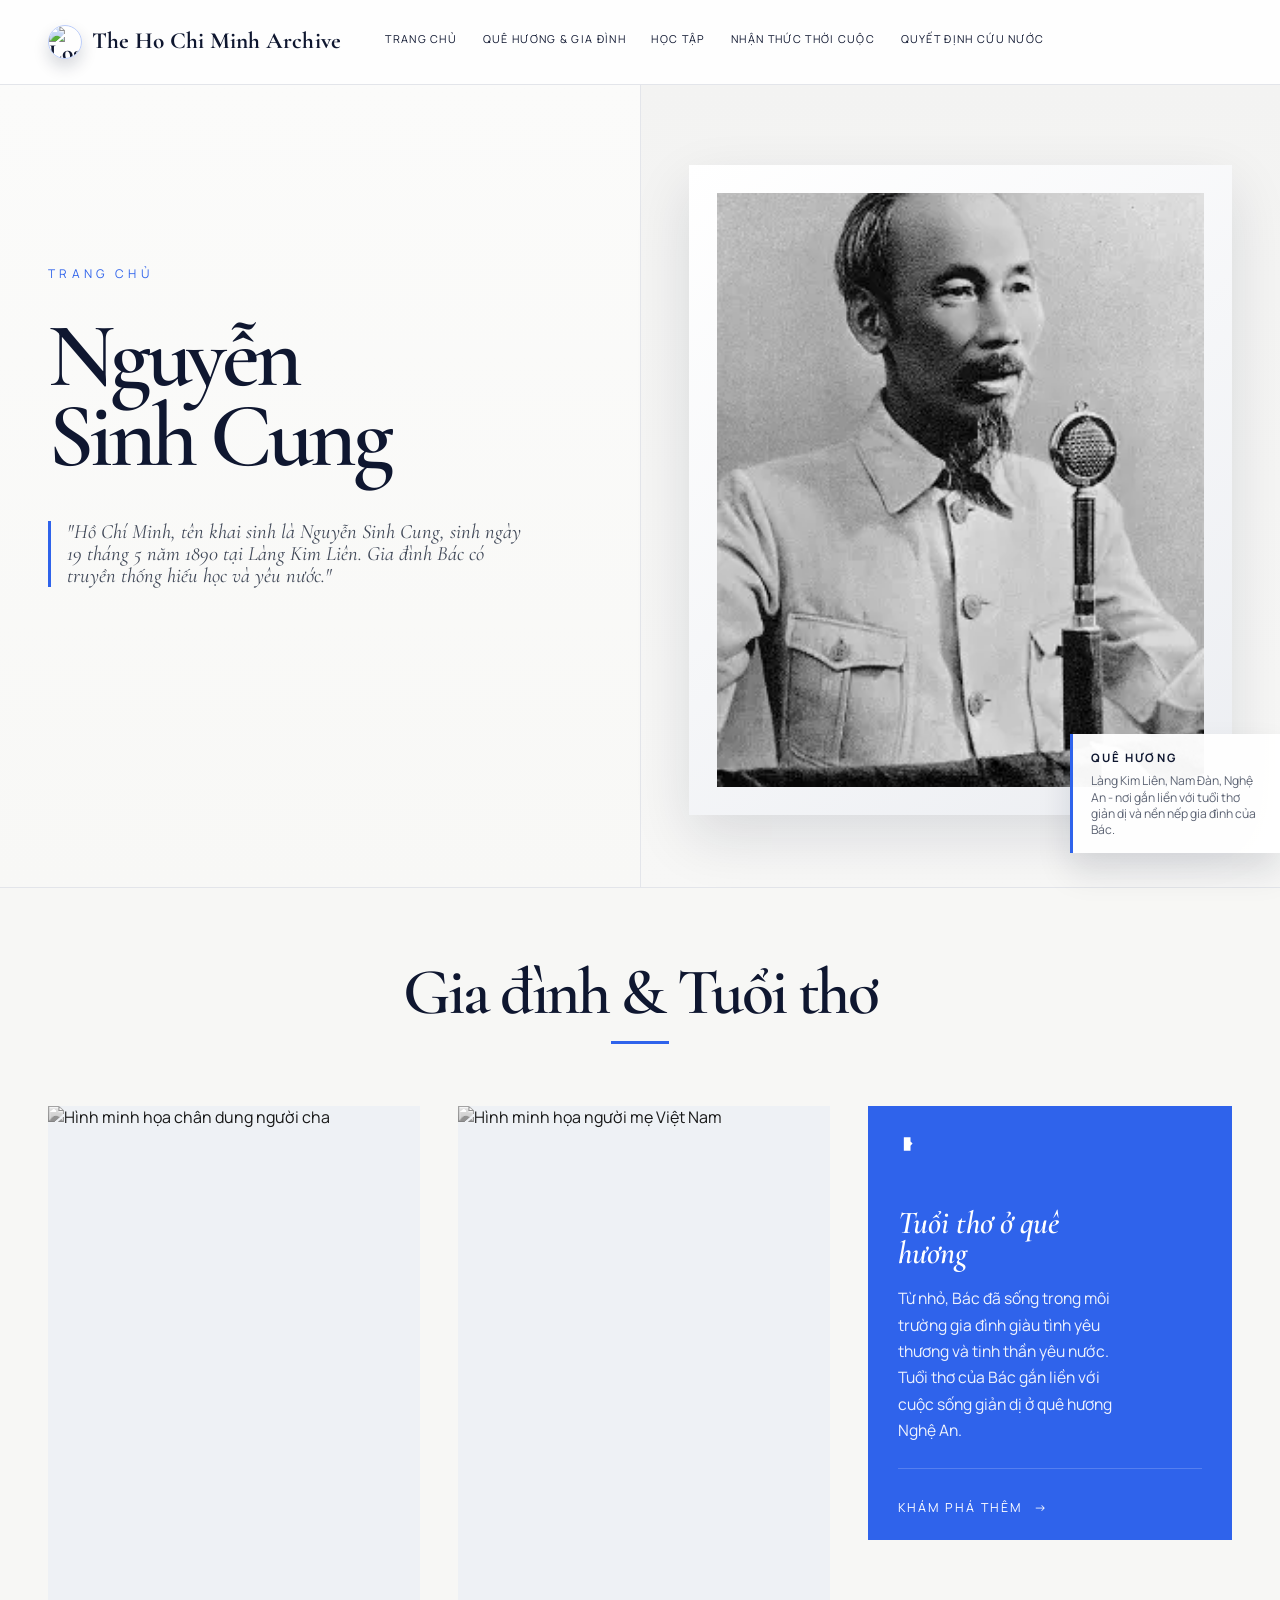
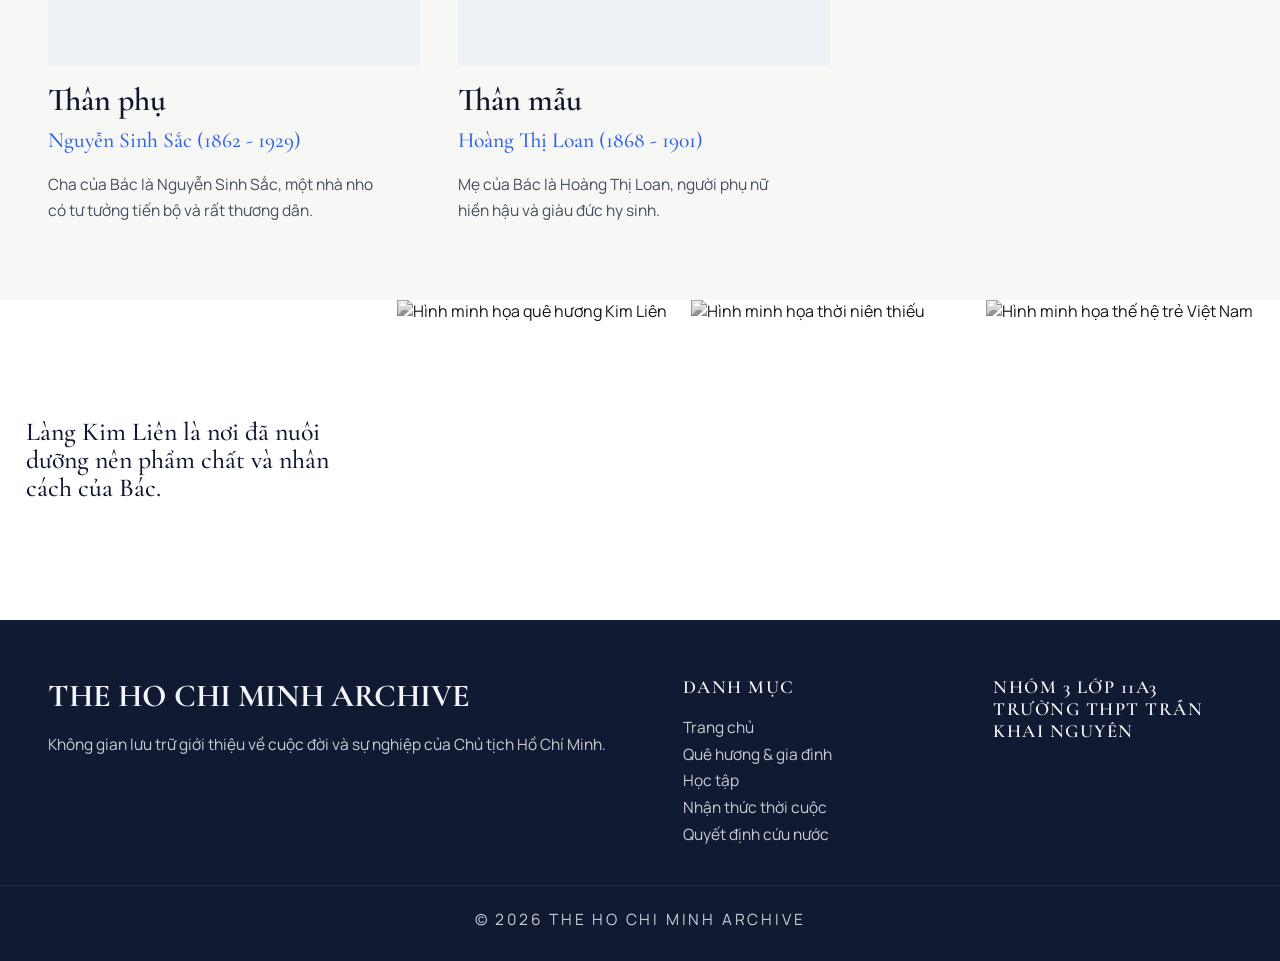
==== index.html @ b01f092a "bring index.html outside" ====
<!doctype html>
<html lang="vi">
  <head>
    <meta charset="UTF-8" />
    <meta name="viewport" content="width=device-width, initial-scale=1.0" />
    <title>The Ho Chi Minh Archive</title>
    <link rel="preconnect" href="https://fonts.googleapis.com" />
    <link rel="preconnect" href="https://fonts.gstatic.com" crossorigin />
    <link
      href="https://fonts.googleapis.com/css2?family=Cormorant+Garamond:wght@400;500;600;700&family=Manrope:wght@400;500;600;700&display=swap"
      rel="stylesheet"
    />
    <link rel="stylesheet" href="src/styles.css" />
  </head>
  <body class="home-page">
    <header class="site-header">
      <div class="site-shell site-header-shell">
        <div class="brand-mark" aria-label="The Ho Chi Minh Archive home">
          <span class="brand-image-shell">
            <img
              class="brand-logo"
              src="https://images.unsplash.com/photo-1573455494060-c5595004fb6c?auto=format&fit=crop&w=200&q=80"
              alt="Logo The Ho Chi Minh Archive"
            />
          </span>
          <span class="brand-text">The Ho Chi Minh Archive</span>
        </div>

        <button
          class="menu-toggle"
          type="button"
          aria-label="Mở menu điều hướng"
          aria-expanded="false"
        >
          <span></span>
          <span></span>
          <span></span>
        </button>

        <nav class="site-nav" aria-label="Điều hướng chính">
          <a href="index.html">Trang chủ</a>
          <a href="src/pages/que_huong_gia_dinh.html"
            >Quê hương &amp; gia đình</a
          >
          <a href="src/pages/thoi_ky_hoc_tap.html">Học tập</a>
          <a href="src/pages/nhan_thuc_thoi_cuoc.html">Nhận thức thời cuộc</a>
          <a href="src/pages/quyet_dinh_cuu_nuoc.html">Quyết định cứu nước</a>
        </nav>
      </div>
    </header>

    <main id="top">
      <section class="hero-section">
        <div class="hero-copy">
          <div class="hero-copy-inner">
            <p class="eyebrow">Trang chủ</p>
            <h1>Nguyễn<br />Sinh Cung</h1>
            <blockquote>
              "Hồ Chí Minh, tên khai sinh là Nguyễn Sinh Cung, sinh ngày 19
              tháng 5 năm 1890 tại Làng Kim Liên. Gia đình Bác có truyền thống
              hiếu học và yêu nước."
            </blockquote>
          </div>
        </div>

        <div class="hero-visual">
          <div class="hero-visual-inner">
            <div class="portrait-frame">
              <img
                src="[data-uri]"
                alt="Hình minh họa quê hương và tuổi thơ của Bác Hồ"
                class="hero-portrait"
              />
            </div>
            <aside class="location-card">
              <p class="location-label">Quê hương</p>
              <p>
                Làng Kim Liên, Nam Đàn, Nghệ An - nơi gắn liền với tuổi thơ giản
                dị và nền nếp gia đình của Bác.
              </p>
            </aside>
          </div>
        </div>
      </section>

      <section class="family-section" id="family-section">
        <div class="section-shell">
          <div class="section-heading">
            <h2>Gia đình &amp; Tuổi thơ</h2>
          </div>

          <div class="family-grid">
            <article class="family-card">
              <div class="family-placeholder" aria-hidden="true">
                <img
                  class="family-photo"
                  src="https://tapchivanhoaphatgiao.com/wp-content/uploads/2020/11/h1.png"
                  alt="Hình minh họa chân dung người cha"
                />
              </div>
              <h3>Thân phụ</h3>
              <p class="family-link">Nguyễn Sinh Sắc (1862 - 1929)</p>
              <p>
                Cha của Bác là Nguyễn Sinh Sắc, một nhà nho có tư tưởng tiến bộ
                và rất thương dân.
              </p>
            </article>

            <article class="family-card">
              <div class="family-placeholder" aria-hidden="true">
                <img
                  class="family-photo"
                  src="https://tse2.mm.bing.net/th/id/OIP.FqYDCT3yW_qC27vwjmwPWwHaKH?rs=1&pid=ImgDetMain&o=7&rm=3"
                  alt="Hình minh họa người mẹ Việt Nam"
                />
              </div>
              <h3>Thân mẫu</h3>
              <p class="family-link">Hoàng Thị Loan (1868 - 1901)</p>
              <p>
                Mẹ của Bác là Hoàng Thị Loan, người phụ nữ hiền hậu và giàu đức
                hy sinh.
              </p>
            </article>

            <aside class="tradition-card">
              <span class="tradition-icon" aria-hidden="true">
                <svg viewBox="0 0 24 24">
                  <path d="M7 4h8v5l2.5 2.5L15 14v6H7z" fill="currentColor" />
                </svg>
              </span>
              <h3>Tuổi thơ ở quê hương</h3>
              <p>
                Từ nhỏ, Bác đã sống trong môi trường gia đình giàu tình yêu
                thương và tinh thần yêu nước. Tuổi thơ của Bác gắn liền với cuộc
                sống giản dị ở quê hương Nghệ An.
              </p>
              <a href="#overview-section" class="tradition-link"
                >Khám phá thêm</a
              >
            </aside>
          </div>
        </div>
      </section>

      <section class="story-strip" id="overview-section">
        <article class="story-panel story-text story-main-content">
          <div class="story-inner">
            <h3>
              Làng Kim Liên là nơi đã nuôi dưỡng nên phẩm chất và nhân cách của
              Bác.
            </h3>
          </div>
        </article>

        <article class="story-panel story-image">
          <img
            src="https://tse3.mm.bing.net/th/id/OIP.RpVUIv9_0O3zSErM8AGFAQHaE7?rs=1&pid=ImgDetMain&o=7&rm=3"
            alt="Hình minh họa quê hương Kim Liên"
          />
        </article>

        <article class="story-panel story-image">
          <img
            src="https://tse1.mm.bing.net/th/id/OIP.yOI7xTBcIS2irEfmUJT0vwHaE8?rs=1&pid=ImgDetMain&o=7&rm=3"
            alt="Hình minh họa thời niên thiếu"
          />
        </article>

        <article class="story-panel story-image">
          <img
            src="https://tse3.mm.bing.net/th/id/OIP.EY3UHCL658YY8zYyI4cDJQHaEK?rs=1&pid=ImgDetMain&o=7&rm=3"
            alt="Hình minh họa thế hệ trẻ Việt Nam"
          />
        </article>
      </section>
    </main>

    <div id="shared-footer" data-footer-src="src/footer.html"></div>

    <script src="src/scripts.js"></script>
  </body>
</html>
---- src/styles.css ----
:root {
  --page-bg: #f7f7f5;
  --surface: #ffffff;
  --surface-soft: #f0f2f6;
  --surface-hero: #f2f2f1;
  --text: #0f1730;
  --text-muted: #5d6474;
  --line: #e3e5ea;
  --accent: #2f63eb;
  --accent-dark: #214dc0;
  --footer: #111a33;
  --shadow: 0 22px 54px rgba(15, 23, 48, 0.12);
}

* {
  box-sizing: border-box;
  margin: 0;
  padding: 0;
}

html {
  scroll-behavior: smooth;
}

body {
  min-height: 100vh;
  background: var(--page-bg);
  color: var(--text);
  font-family: "Manrope", sans-serif;
  overflow-x: hidden;
}

img {
  display: block;
  max-width: 100%;
}

a {
  color: inherit;
  text-decoration: none;
}

.site-shell,
.section-shell {
  width: min(100%, 1280px);
  margin: 0 auto;
}

.site-header {
  background: rgba(255, 255, 255, 0.94);
  border-bottom: 1px solid var(--line);
}

.site-header-shell {
  position: relative;
  display: grid;
  grid-template-columns: auto 1fr auto;
  align-items: center;
  gap: 28px;
  min-height: 84px;
  padding: 0 48px;
}

.brand-mark {
  display: inline-flex;
  align-items: center;
  gap: 10px;
  font-family: "Cormorant Garamond", serif;
  font-size: 1.45rem;
  font-weight: 700;
  line-height: 1;
}

.brand-image-shell {
  width: 34px;
  height: 34px;
  border-radius: 50%;
  overflow: hidden;
  border: 1px solid color-mix(in srgb, var(--accent) 32%, #ffffff 68%);
  box-shadow: 0 8px 16px rgba(15, 23, 48, 0.16);
  flex-shrink: 0;
}

.brand-logo {
  width: 100%;
  height: 100%;
  object-fit: cover;
}

.brand-text {
  letter-spacing: 0.01em;
  white-space: nowrap;
}

.brand-icon {
  width: 20px;
  height: 20px;
  color: var(--accent);
}

.brand-icon svg,
.search-link svg,
.social-links svg,
.tradition-icon svg {
  width: 100%;
  height: 100%;
}

.site-nav {
  display: inline-flex;
  justify-self: start;
  align-items: center;
  gap: clamp(14px, 2vw, 28px);
  margin-left: 16px;
  flex-wrap: nowrap;
}

.site-nav a,
.search-link,
.language-button {
  font-size: 0.68rem;
  text-transform: uppercase;
  letter-spacing: 0.12em;
}

.site-nav a {
  white-space: nowrap;
  line-height: 1;
  padding-bottom: 4px;
  border-bottom: 2px solid transparent;
  transition:
    color 0.2s ease,
    border-color 0.2s ease;
}

.site-nav a:hover,
.site-nav a.is-active {
  color: var(--accent);
  border-bottom-color: var(--accent);
}

.header-actions {
  display: inline-flex;
  align-items: center;
  gap: 22px;
}

.search-link {
  display: inline-flex;
  align-items: center;
  gap: 10px;
}

.search-link svg {
  width: 14px;
  height: 14px;
}

.language-button {
  padding: 15px 18px 14px;
  background: var(--accent);
  color: #fff;
  transition: background 0.2s ease;
}

.language-button:hover {
  background: var(--accent-dark);
}

.menu-toggle {
  display: none;
  border: 0;
  background: transparent;
  cursor: pointer;
  position: relative;
  z-index: 25;
}

.hero-section {
  display: grid;
  grid-template-columns: 1fr 1fr;
  min-height: 780px;
  border-bottom: 1px solid var(--line);
}

.hero-copy,
.hero-visual {
  position: relative;
  min-width: 0;
}

.hero-copy {
  background: linear-gradient(180deg, #fbfbfa 0%, #f8f8f6 100%);
}

.hero-visual {
  background: linear-gradient(180deg, #f3f3f2 0%, #f7f7f6 100%);
  border-left: 1px solid var(--line);
}

.hero-copy-inner {
  width: min(100%, 640px);
  margin-left: auto;
  padding: 180px 48px 110px 48px;
}

.hero-visual-inner {
  position: relative;
  width: min(100%, 640px);
  margin-right: auto;
  padding: 80px 48px 72px 48px;
}

.eyebrow {
  margin-bottom: 34px;
  color: var(--accent);
  font-size: 0.75rem;
  text-transform: uppercase;
  letter-spacing: 0.36em;
}

.hero-copy h1,
.section-heading h2,
.family-card h3,
.family-link,
.tradition-card h3,
.story-text h3,
.site-footer h2,
.site-footer h3 {
  font-family: "Cormorant Garamond", serif;
}

.hero-copy h1 {
  font-size: 5.7rem;
  line-height: 0.88;
  letter-spacing: -0.05em;
  font-weight: 600;
}

.hero-copy blockquote {
  max-width: 480px;
  margin-top: 44px;
  padding-left: 16px;
  border-left: 3px solid var(--accent);
  color: #3f4757;
  font-family: "Cormorant Garamond", serif;
  font-size: 1.28rem;
  line-height: 1.08;
  font-style: italic;
}

.portrait-frame {
  width: 100%;
  max-width: 560px;
  margin-left: 0;
  padding: 28px;
  background: linear-gradient(145deg, #ffffff 0%, #eceef2 100%);
  box-shadow: var(--shadow);
}

.hero-portrait {
  width: 100%;
  aspect-ratio: 0.82;
  object-fit: cover;
  filter: grayscale(100%);
}

.location-card {
  position: absolute;
  right: 0;
  bottom: 34px;
  width: 210px;
  padding: 16px 18px 14px;
  background: rgba(255, 255, 255, 0.96);
  border-left: 3px solid var(--accent);
  box-shadow: 0 18px 32px rgba(15, 23, 48, 0.12);
}

.location-label {
  margin-bottom: 8px;
  font-size: 0.72rem;
  font-weight: 700;
  text-transform: uppercase;
  letter-spacing: 0.18em;
}

.location-card p:last-child {
  color: var(--text-muted);
  font-size: 0.76rem;
  line-height: 1.35;
}

.family-section {
  padding: 72px 0 56px;
}

.section-shell {
  padding: 0 48px;
}

.section-heading {
  text-align: center;
}

.section-heading h2 {
  font-size: 4.1rem;
  line-height: 1;
  letter-spacing: -0.04em;
  font-weight: 600;
}

.section-heading::after {
  content: "";
  display: block;
  width: 58px;
  height: 3px;
  margin: 16px auto 0;
  background: var(--accent);
}

.family-grid {
  display: grid;
  grid-template-columns: 1fr 1fr 0.98fr;
  gap: 38px;
  margin-top: 62px;
  align-items: start;
}

.family-placeholder {
  display: grid;
  place-items: center;
  height: 260px;
  margin-bottom: 18px;
  background: #eef1f5;
  overflow: hidden;
  width: 100%; /* Or whatever max-width your layout requires */
  height: auto; /* Let the container grow naturally with the image */
}

.family-placeholder svg {
  width: 54px;
  height: 54px;
  fill: #c9d3e1;
}

.family-photo {
  width: 100%;
  height: 560px;
  object-position: center;
  filter: grayscale(100%);
  width: 100%; /* Take up the full width of the placeholder */
  display: block; /* Best practice: removes the weird gap browsers add below inline images */
  object-fit: contain;
}

.family-card h3 {
  margin-bottom: 12px;
  font-size: 2rem;
  line-height: 1;
  font-weight: 600;
}

.family-link {
  margin-bottom: 18px;
  color: var(--accent);
  font-size: 1.35rem;
  line-height: 1.12;
  font-weight: 500;
}

.family-card p:last-child {
  max-width: 330px;
  color: #444d5f;
  font-size: 0.97rem;
  line-height: 1.72;
}

.tradition-card {
  min-height: 434px;
  padding: 28px 30px 24px;
  background: var(--accent);
  color: #ffffff;
  display: flex;
  flex-direction: column;
}

.tradition-icon {
  width: 20px;
  height: 20px;
  margin-bottom: 54px;
}

.tradition-card h3 {
  max-width: 170px;
  margin-bottom: 18px;
  font-size: 2rem;
  line-height: 0.92;
  font-weight: 600;
  font-style: italic;
}

.tradition-card p {
  max-width: 232px;
  color: rgba(255, 255, 255, 0.92);
  font-size: 0.98rem;
  line-height: 1.68;
}

.tradition-link {
  margin-top: auto;
  padding-top: 30px;
  border-top: 1px solid rgba(255, 255, 255, 0.18);
  font-size: 0.78rem;
  text-transform: uppercase;
  letter-spacing: 0.16em;
}

.tradition-link::after {
  content: "→";
  margin-left: 12px;
}

.story-strip {
  display: grid;
  grid-template-columns: 1.35fr 1fr 1fr 1fr;
  margin-top: 20px;
  background: var(--surface);
  gap: 0;
}

.story-panel {
  min-height: 245px;
}

.story-main-content {
  background: #f7f7f6;
}

.story-text {
  display: flex;
  align-items: center;
  background: #ffffff;
}

.story-inner {
  padding: 24px 26px;
}

.story-text span {
  display: block;
  margin-bottom: 20px;
  color: var(--accent);
  font-family: "Cormorant Garamond", serif;
  font-size: 1.15rem;
  font-weight: 700;
}

.story-text h3 {
  max-width: 520px;
  font-size: 1.62rem;
  line-height: 1.08;
  font-weight: 500;
}

.story-image img {
  width: 100%;
  height: 320px;
  object-fit: cover;
  filter: grayscale(100%);
}

.site-footer {
  background: var(--footer);
  color: #f4f5f8;
  padding-top: 56px;
}

.footer-grid {
  display: grid;
  grid-template-columns: 1.65fr 0.7fr 0.7fr;
  gap: 72px;
  padding-bottom: 38px;
}

.site-footer h2 {
  margin-bottom: 16px;
  font-size: 2rem;
  font-weight: 700;
  text-transform: uppercase;
}

.site-footer h3 {
  margin-bottom: 16px;
  font-size: 1.16rem;
  font-weight: 600;
  text-transform: uppercase;
  letter-spacing: 0.08em;
}

.site-footer p,
.site-footer li,
.site-footer a {
  color: rgba(244, 245, 248, 0.82);
  font-size: 0.97rem;
  line-height: 1.72;
}

.site-footer ul {
  list-style: none;
}

.social-links {
  display: flex;
  gap: 12px;
  margin-top: 22px;
}

.social-links a {
  display: inline-flex;
  align-items: center;
  justify-content: center;
  width: 22px;
  height: 22px;
}

.footer-note {
  width: min(100%, 1280px);
  margin: 0 auto;
  padding: 20px 48px 28px;
  border-top: 1px solid rgba(255, 255, 255, 0.08);
  color: rgba(244, 245, 248, 0.36);
  text-align: center;
  text-transform: uppercase;
  letter-spacing: 0.18em;
  font-size: 0.64rem;
}

@media (max-width: 1279px) {
  .site-header-shell,
  .section-shell,
  .footer-note {
    padding-left: 24px;
    padding-right: 24px;
  }

  .site-nav {
    gap: 14px;
    margin-left: 8px;
  }

  .hero-section {
    grid-template-columns: 1fr;
  }

  .hero-visual {
    border-left: 0;
    border-top: 1px solid var(--line);
  }

  .hero-copy-inner,
  .hero-visual-inner {
    width: min(100%, 960px);
    margin: 0 auto;
    padding-left: 24px;
    padding-right: 24px;
  }

  .hero-copy-inner {
    padding-top: 88px;
  }

  .family-grid,
  .footer-grid {
    grid-template-columns: 1fr 1fr;
  }

  .tradition-card,
  .site-footer section:first-child {
    grid-column: span 2;
  }
}

@media (max-width: 767px) {
  .site-header-shell {
    grid-template-columns: auto auto auto;
    gap: 16px;
    min-height: 74px;
  }

  .menu-toggle {
    display: inline-flex;
    flex-direction: column;
    gap: 5px;
    justify-self: end;
  }

  .menu-toggle span {
    width: 22px;
    height: 2px;
    background: var(--text);
  }

  .site-nav {
    display: none;
    position: absolute;
    top: calc(100% + 8px);
    left: auto;
    right: 24px;
    width: min(340px, calc(100vw - 48px));
    margin: 0;
    padding: 20px;
    flex-direction: column;
    align-items: flex-start;
    gap: 16px;
    background: var(--surface);
    border: 1px solid var(--line);
    box-shadow: var(--shadow);
    z-index: 20;
  }

  .site-nav.is-open {
    display: flex;
  }

  .site-nav a {
    width: 100%;
  }

  .header-actions {
    gap: 12px;
  }

  .search-link span {
    display: none;
  }

  .language-button {
    padding: 12px 14px;
  }

  .hero-copy-inner,
  .hero-visual-inner {
    padding-top: 64px;
    padding-bottom: 56px;
  }

  .hero-copy h1 {
    font-size: clamp(2.6rem, 16vw, 4.25rem);
  }

  .hero-copy blockquote {
    font-size: 1.08rem;
    line-height: 1.22;
  }

  .location-card {
    position: static;
    width: 100%;
    margin-top: 20px;
  }

  .family-grid,
  .story-strip,
  .footer-grid {
    grid-template-columns: 1fr;
  }

  .tradition-card,
  .site-footer section:first-child {
    grid-column: auto;
  }

  .story-panel,
  .story-image img {
    min-height: 0;
    height: auto;
  }

  .story-text {
    align-items: flex-start;
  }

  .story-inner {
    padding: 18px 16px;
  }

  .story-text h3 {
    max-width: none;
    font-size: clamp(1.9rem, 8.8vw, 2.5rem);
    line-height: 1.08;
  }

  .story-image img {
    width: 100%;
    height: 220px;
    object-fit: cover;
  }

  .section-heading h2 {
    font-size: clamp(2.2rem, 11vw, 3rem);
  }
}
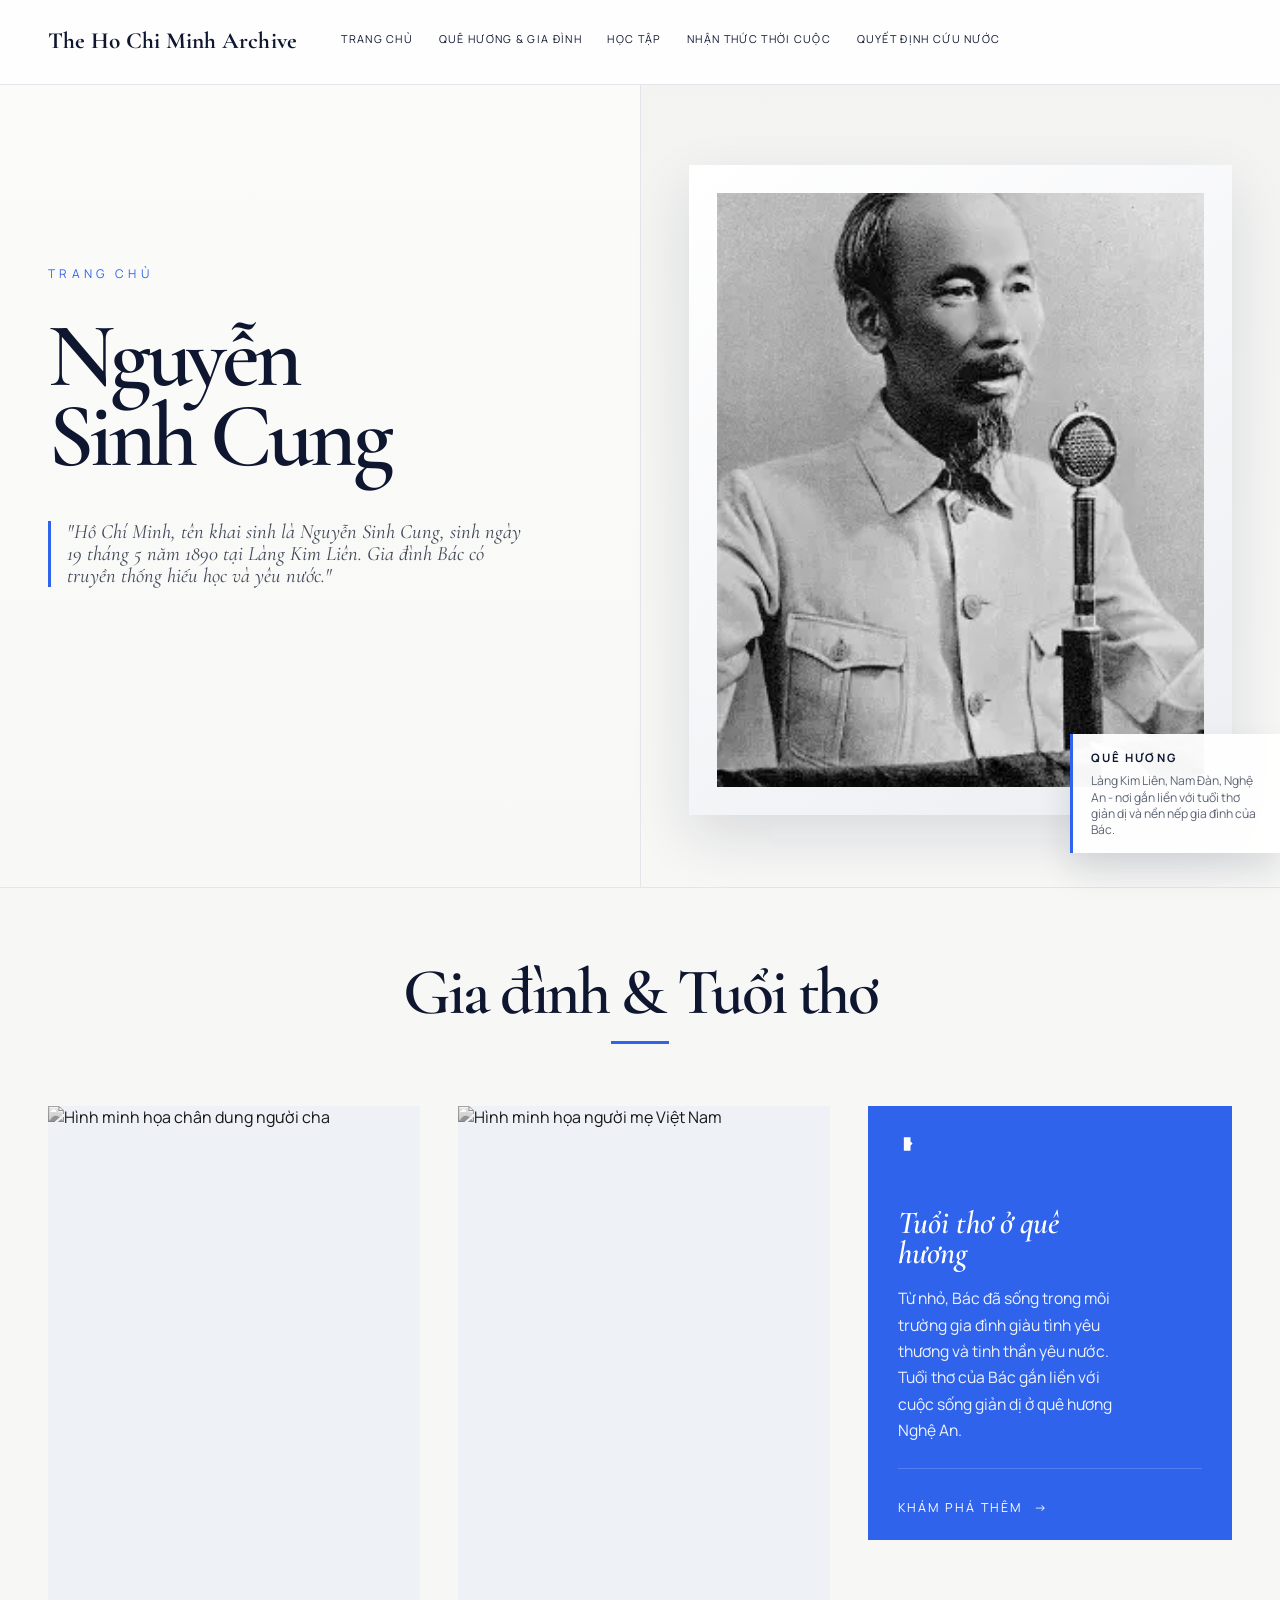
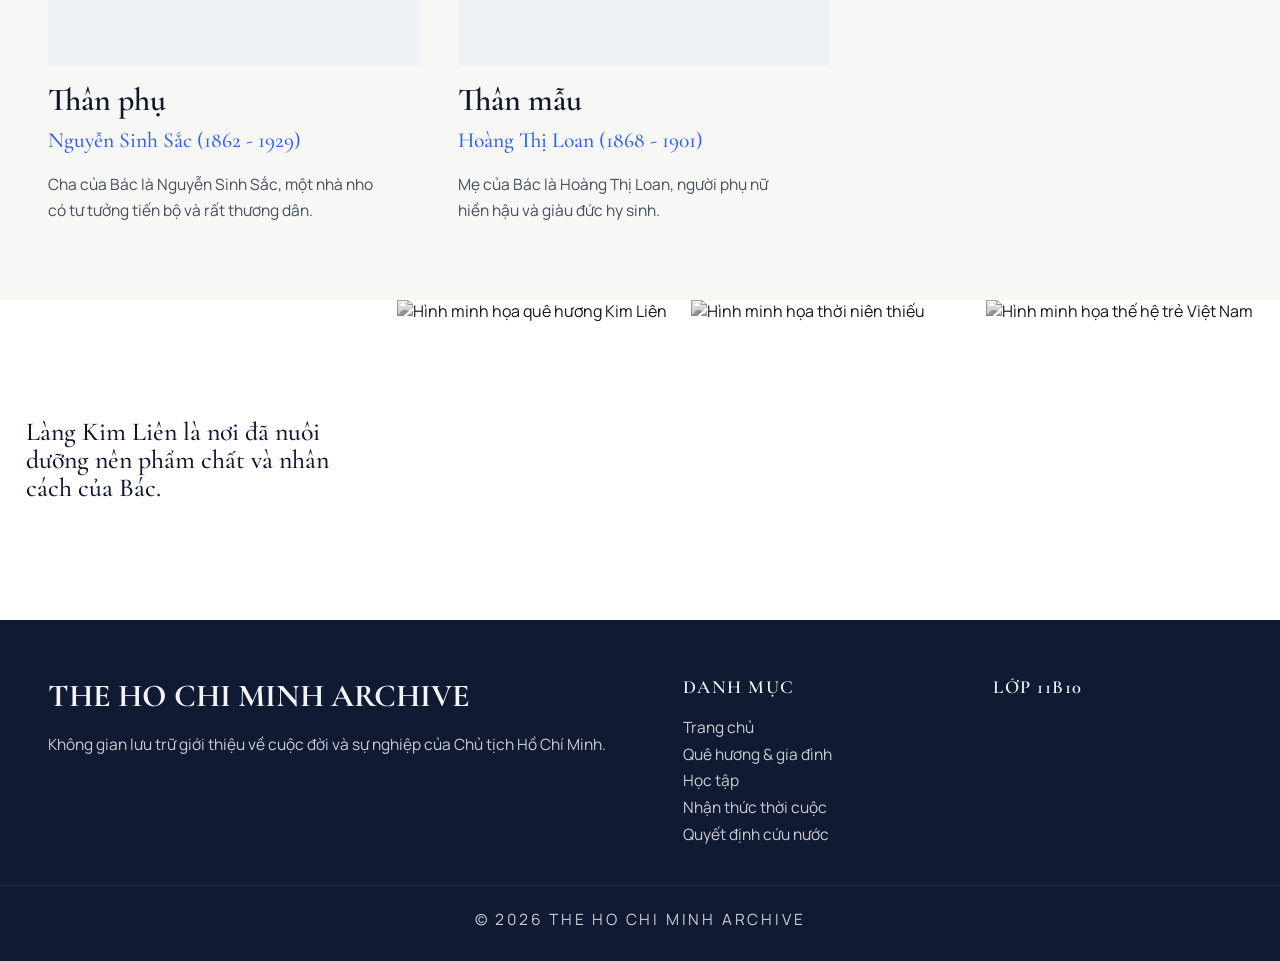
==== commit 4ef60783: "fix url" ====
--- a/index.html
+++ b/index.html
@@ -16,13 +16,6 @@
     <header class="site-header">
       <div class="site-shell site-header-shell">
         <div class="brand-mark" aria-label="The Ho Chi Minh Archive home">
-          <span class="brand-image-shell">
-            <img
-              class="brand-logo"
-              src="https://images.unsplash.com/photo-1573455494060-c5595004fb6c?auto=format&fit=crop&w=200&q=80"
-              alt="Logo The Ho Chi Minh Archive"
-            />
-          </span>
           <span class="brand-text">The Ho Chi Minh Archive</span>
         </div>
 
